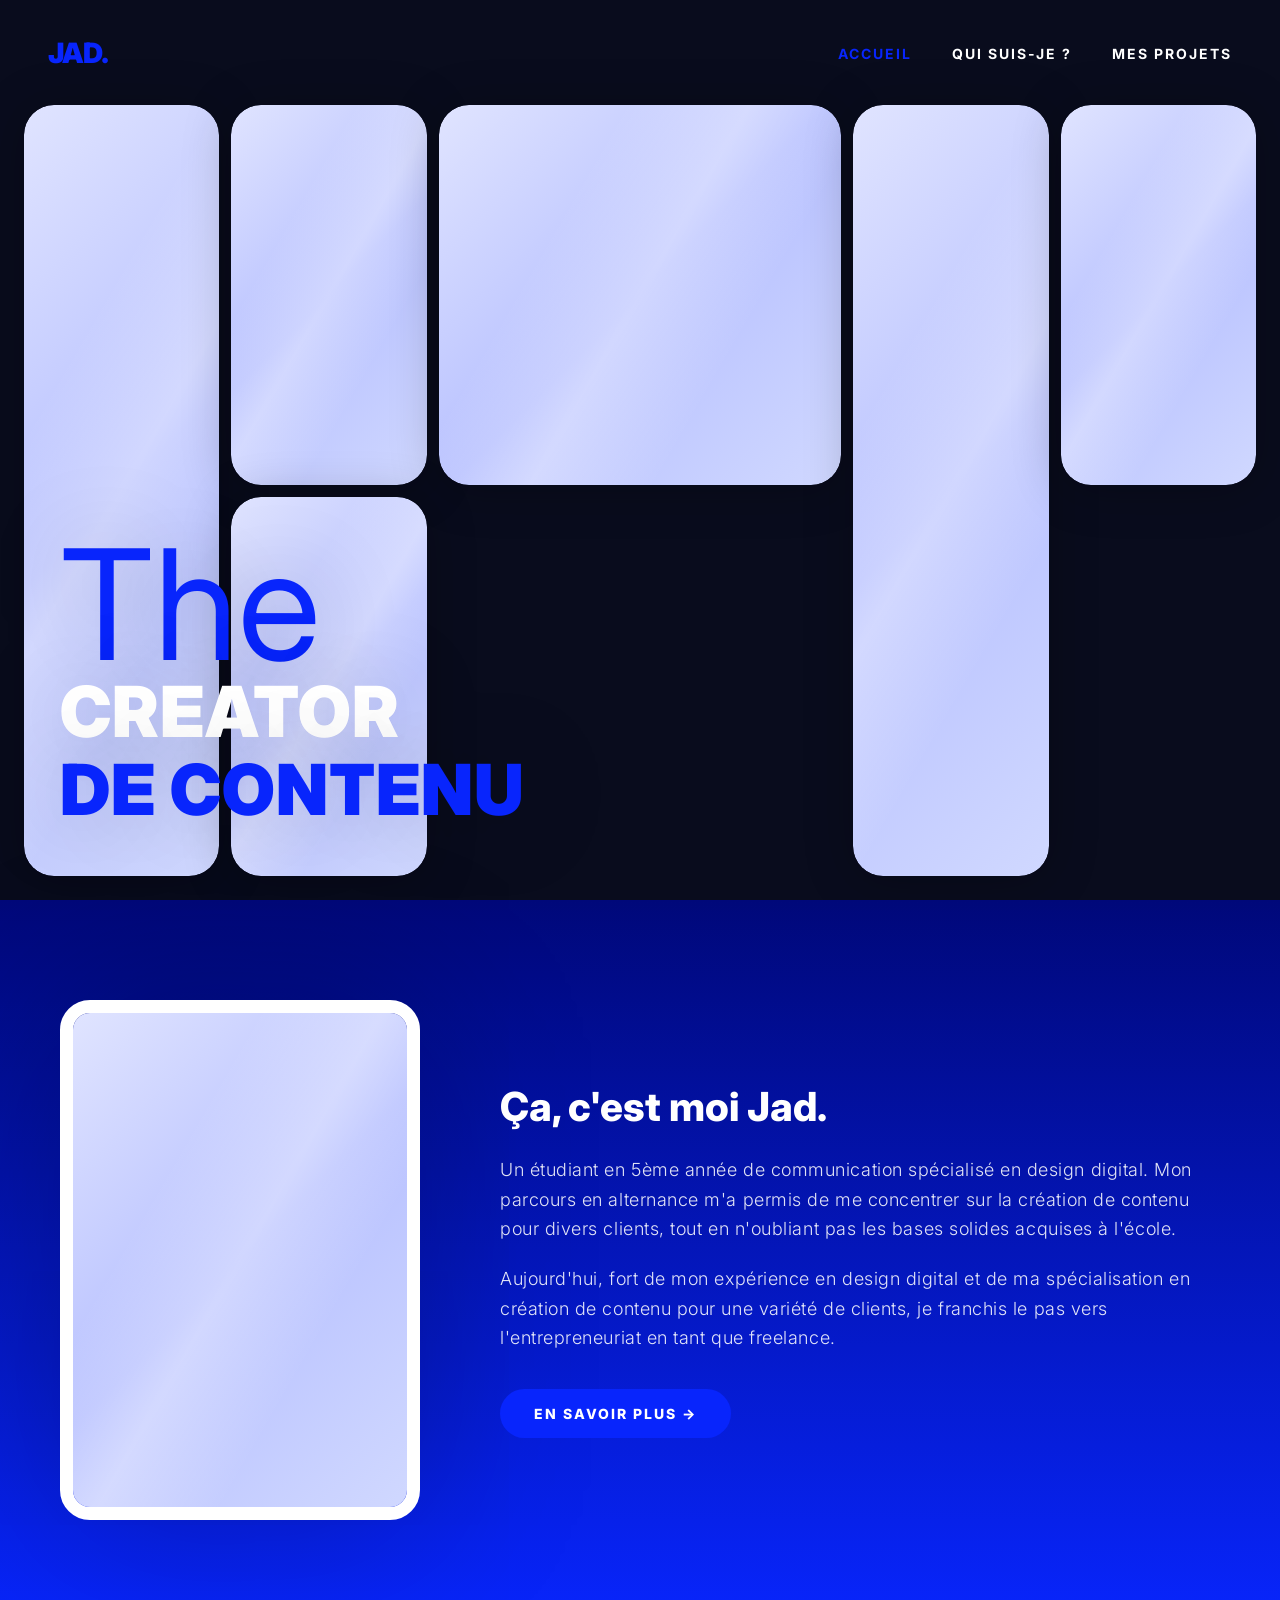
==== index.html @ e08374be "feat: initial portfolio Jad — Accueil + Qui suis-je + Mes projets" ====
<!DOCTYPE html>
<html lang="fr">
<head>
  <meta charset="UTF-8" />
  <meta name="viewport" content="width=device-width, initial-scale=1.0" />
  <title>Jad — CREATor de CONTENU</title>
  <link rel="stylesheet" href="style.css" />
  <link rel="preconnect" href="https://fonts.googleapis.com" />
  <link rel="preconnect" href="https://fonts.gstatic.com" crossorigin />
  <link href="https://fonts.googleapis.com/css2?family=Inter:wght@300;400;800;900&display=swap" rel="stylesheet" />
</head>
<body>

  <!-- NAV -->
  <nav class="navbar" id="navbar">
    <div class="nav-logo">JAD.</div>
    <ul class="nav-links">
      <li><a href="index.html" class="active">Accueil</a></li>
      <li><a href="about.html">Qui suis-je ?</a></li>
      <li><a href="projects.html">Mes projets</a></li>
    </ul>
  </nav>

  <!-- HERO -->
  <section class="hero">
    <!-- VIDEO BG -->
    <div class="hero-video-wrap">
      <video class="hero-video" autoplay muted loop playsinline poster="assets/placeholder-hero.jpg">
        <!-- Remplace src par ta propre vidéo -->
        <source src="assets/hero-reel.mp4" type="video/mp4" />
      </video>
      <div class="hero-overlay"></div>
    </div>

    <!-- PHOTO GRID MASONRY -->
    <div class="hero-grid">
      <div class="photo-card tall" style="--delay:0s"><div class="ph-img"></div></div>
      <div class="photo-card" style="--delay:0.1s"><div class="ph-img"></div></div>
      <div class="photo-card wide" style="--delay:0.2s"><div class="ph-img"></div></div>
      <div class="photo-card tall" style="--delay:0.3s"><div class="ph-img"></div></div>
      <div class="photo-card" style="--delay:0.4s"><div class="ph-img"></div></div>
      <div class="photo-card" style="--delay:0.5s"><div class="ph-img"></div></div>
    </div>

    <!-- HERO TEXT -->
    <div class="hero-text">
      <span class="hero-the">The</span>
      <h1 class="hero-title">CREATor<br /><em>de CONTENU</em></h1>
    </div>
  </section>

  <!-- ABOUT TEASER -->
  <section class="about-teaser">
    <div class="about-teaser-inner">
      <div class="about-portrait">
        <div class="portrait-frame">
          <div class="ph-img portrait-ph"></div>
        </div>
      </div>
      <div class="about-copy">
        <p class="about-tag">Ça, c'est moi Jad.</p>
        <p class="about-body">Un étudiant en 5ème année de communication spécialisé en design digital. Mon parcours en alternance m'a permis de me concentrer sur la création de contenu pour divers clients, tout en n'oubliant pas les bases solides acquises à l'école.</p>
        <p class="about-body">Aujourd'hui, fort de mon expérience en design digital et de ma spécialisation en création de contenu pour une variété de clients, je franchis le pas vers l'entrepreneuriat en tant que freelance.</p>
        <a href="about.html" class="btn-blue">En savoir plus →</a>
      </div>
    </div>
  </section>

  <script src="main.js"></script>
</body>
</html>
---- style.css ----
/* ===========================
   TOKENS
=========================== */
:root {
  --blue: #0825FC;
  --blue-light: rgba(8,37,252,0.42);
  --blue-dark: #00087A;
  --orange: #FA5501;
  --orange-light: rgba(245,74,0,0.48);
  --white: #FFFFFF;
  --black: #0A0A0A;
  --radius-card: 30px;
  --nav-h: 105px;
  --font-display: 'Rockness', 'Inter', cursive;
  --font-head: 'MODERNIZ', 'Inter', sans-serif;
  --font-body: 'Agrandir', 'Inter', sans-serif;
  --shadow-card: 0 4px 48px rgba(0,0,0,0.25);
}

/* ===========================
   RESET
=========================== */
*, *::before, *::after { box-sizing: border-box; margin: 0; padding: 0; }
html { scroll-behavior: smooth; }
body {
  background: var(--white);
  color: var(--black);
  font-family: var(--font-body);
  overflow-x: hidden;
}
a { text-decoration: none; color: inherit; }
ul { list-style: none; }

/* ===========================
   PLACEHOLDER IMAGES
=========================== */
.ph-img {
  width: 100%;
  height: 100%;
  background: linear-gradient(135deg, #e0e4ff 0%, #b8c1ff 50%, #d0d8ff 100%);
  border-radius: inherit;
  position: relative;
  overflow: hidden;
}
.ph-img::after {
  content: '';
  position: absolute;
  inset: 0;
  background: linear-gradient(120deg, transparent 30%, rgba(255,255,255,0.35) 50%, transparent 70%);
  animation: shimmer 2.2s infinite;
}
@keyframes shimmer {
  0% { transform: translateX(-100%); }
  100% { transform: translateX(100%); }
}
.orange-ph {
  background: linear-gradient(135deg, #ffe0cc 0%, #ffb08a 50%, #ffd0b0 100%);
}

/* ===========================
   NAVBAR
=========================== */
.navbar {
  position: fixed;
  top: 0; left: 0; right: 0;
  height: var(--nav-h);
  display: flex;
  align-items: center;
  justify-content: space-between;
  padding: 0 48px;
  z-index: 100;
  background: rgba(255,255,255,0.0);
  transition: background 0.4s, backdrop-filter 0.4s;
}
.navbar.scrolled {
  background: rgba(255,255,255,0.85);
  backdrop-filter: blur(18px);
  -webkit-backdrop-filter: blur(18px);
  border-bottom: 1px solid rgba(8,37,252,0.12);
}
.nav-logo {
  font-size: 28px;
  font-weight: 900;
  color: var(--blue);
  letter-spacing: -1px;
}
.nav-links {
  display: flex;
  gap: 40px;
}
.nav-links a {
  font-size: 14px;
  font-weight: 700;
  letter-spacing: 2px;
  text-transform: uppercase;
  color: var(--white);
  transition: color 0.2s;
}
.navbar.scrolled .nav-links a { color: var(--black); }
.nav-links a.active, .nav-links a:hover { color: var(--blue); }
.navbar.scrolled .nav-logo { color: var(--blue); }

/* ===========================
   VIDEO BG
=========================== */
.hero-video-wrap,
.page-hero-video-wrap,
.projects-video-wrap {
  position: absolute;
  inset: 0;
  overflow: hidden;
  z-index: 0;
}
.hero-video {
  width: 100%;
  height: 100%;
  object-fit: cover;
  filter: brightness(0.55);
}
.hero-overlay {
  position: absolute;
  inset: 0;
  background: rgba(8,37,252,0.08);
  mix-blend-mode: multiply;
}
.hero-overlay.dark {
  background: rgba(0,0,0,0.48);
  mix-blend-mode: normal;
}

/* ===========================
   HERO — ACCUEIL
=========================== */
.hero {
  position: relative;
  width: 100%;
  height: 100vh;
  min-height: 700px;
  overflow: hidden;
  display: flex;
  align-items: flex-end;
  background: var(--black);
}

/* MASONRY GRID */
.hero-grid {
  position: absolute;
  inset: 0;
  z-index: 1;
  display: grid;
  grid-template-columns: repeat(6, 1fr);
  grid-template-rows: repeat(2, 1fr);
  gap: 12px;
  padding: var(--nav-h) 24px 24px;
  pointer-events: none;
}
.photo-card {
  border-radius: var(--radius-card);
  overflow: hidden;
  box-shadow: var(--shadow-card);
  animation: fadeUp 0.8s ease both;
  animation-delay: var(--delay);
}
.photo-card .ph-img { border-radius: inherit; }
.photo-card.tall { grid-row: span 2; }
.photo-card.wide { grid-column: span 2; }
@keyframes fadeUp {
  from { opacity: 0; transform: translateY(32px); }
  to   { opacity: 1; transform: translateY(0); }
}

/* HERO TEXT */
.hero-text {
  position: relative;
  z-index: 2;
  padding: 0 60px 72px;
  pointer-events: none;
}
.hero-the {
  display: block;
  font-family: var(--font-display);
  font-size: clamp(80px, 12vw, 200px);
  font-weight: 400;
  color: var(--blue);
  line-height: 0.9;
  text-shadow: 0 4px 92px rgba(0,0,0,0.25);
}
.hero-title {
  font-family: var(--font-head);
  font-size: clamp(40px, 5.5vw, 80px);
  font-weight: 900;
  text-transform: uppercase;
  letter-spacing: 1px;
  color: var(--white);
  line-height: 1.1;
  text-shadow: 0 4px 92px rgba(0,0,0,0.25);
}
.hero-title em {
  font-style: normal;
  color: var(--blue);
}

/* ===========================
   ABOUT TEASER
=========================== */
.about-teaser {
  background: linear-gradient(180deg, var(--blue-dark) 0%, var(--blue) 100%);
  padding: 100px 60px;
}
.about-teaser-inner {
  max-width: 1200px;
  margin: 0 auto;
  display: grid;
  grid-template-columns: 360px 1fr;
  gap: 80px;
  align-items: center;
}
.portrait-frame {
  width: 360px;
  height: 520px;
  border-radius: var(--radius-card);
  overflow: hidden;
  border: 13px solid var(--white);
  box-shadow: 0 4px 172px rgba(0,0,0,0.25);
}
.portrait-ph { border-radius: 0; }
.about-tag {
  font-family: var(--font-body);
  font-size: 40px;
  font-weight: 800;
  color: var(--white);
  margin-bottom: 24px;
}
.about-body {
  font-size: 18px;
  font-weight: 300;
  color: rgba(255,255,255,0.88);
  line-height: 1.65;
  letter-spacing: 0.03em;
  margin-bottom: 20px;
}

/* ===========================
   BUTTONS
=========================== */
.btn-blue {
  display: inline-block;
  margin-top: 16px;
  padding: 14px 32px;
  background: var(--blue);
  color: var(--white);
  font-weight: 800;
  font-size: 14px;
  letter-spacing: 2px;
  text-transform: uppercase;
  border-radius: 40px;
  border: 2px solid transparent;
  transition: background 0.2s, color 0.2s, border-color 0.2s;
}
.btn-blue:hover {
  background: transparent;
  color: var(--blue);
  border-color: var(--blue);
}
.btn-blue.small { padding: 10px 22px; font-size: 12px; }
.btn-orange {
  display: inline-block;
  margin-top: 16px;
  padding: 14px 32px;
  background: var(--orange);
  color: var(--white);
  font-weight: 800;
  font-size: 14px;
  letter-spacing: 2px;
  text-transform: uppercase;
  border-radius: 40px;
  border: 2px solid transparent;
  transition: background 0.2s, color 0.2s, border-color 0.2s;
}
.btn-orange.small { padding: 10px 22px; font-size: 12px; }
.btn-orange:hover {
  background: transparent;
  color: var(--orange);
  border-color: var(--orange);
}

/* ===========================
   PAGE HERO (about/projects)
=========================== */
.page-about, .page-projects { background: var(--white); }
.page-hero {
  position: relative;
  height: 60vh;
  min-height: 420px;
  display: flex;
  align-items: flex-end;
  background: var(--black);
  overflow: hidden;
}
.page-hero-text {
  position: relative;
  z-index: 2;
  padding: 0 60px 60px;
}
.page-eyebrow {
  font-family: var(--font-display);
  font-size: clamp(30px, 5vw, 80px);
  color: var(--blue);
  font-weight: 400;
  line-height: 1;
}
.page-big-title {
  font-family: var(--font-head);
  font-size: clamp(36px, 6vw, 90px);
  font-weight: 900;
  text-transform: uppercase;
  color: var(--white);
  line-height: 1;
  letter-spacing: 1px;
}

/* ===========================
   TIMELINE
=========================== */
.timeline { padding: 0; }
.timeline-block {
  padding: 80px 60px;
  display: grid;
  grid-template-columns: 160px 1fr 1fr;
  gap: 60px;
  align-items: start;
}
.timeline-block.blue {
  background: linear-gradient(180deg, var(--blue-dark) 0%, var(--blue) 100%);
}
.timeline-block.orange {
  background: linear-gradient(180deg, #C43500 0%, var(--orange) 100%);
}
.tl-age {
  font-family: var(--font-display);
  font-size: clamp(60px, 8vw, 120px);
  font-weight: 400;
  color: var(--white);
  line-height: 0.9;
  white-space: nowrap;
}
.tl-age span {
  display: block;
  font-family: var(--font-body);
  font-size: 16px;
  font-weight: 300;
  color: rgba(255,255,255,0.6);
  letter-spacing: 3px;
  text-transform: uppercase;
  margin-top: 8px;
}
.orange-text { color: var(--white); }
.tl-title {
  font-family: var(--font-display);
  font-size: clamp(28px, 4vw, 56px);
  font-weight: 400;
  color: var(--blue);
  margin-bottom: 20px;
}
.timeline-block.orange .tl-title { color: var(--white); }
.tl-content p {
  font-size: 18px;
  font-weight: 300;
  color: rgba(255,255,255,0.88);
  line-height: 1.65;
  letter-spacing: 0.14em;
}
.tl-photos {
  display: grid;
  grid-template-columns: 1fr 1fr;
  gap: 12px;
}
.tl-photo {
  border-radius: var(--radius-card);
  overflow: hidden;
  aspect-ratio: 4/5;
  box-shadow: var(--shadow-card);
}
.tl-photo.tall { grid-row: span 2; }
.tl-photo.wide { grid-column: span 2; aspect-ratio: 16/7; }
.tl-photo .ph-img { border-radius: 0; }

/* ===========================
   PROJECTS PAGE
=========================== */
.projects-video-wrap {
  position: fixed;
  inset: 0;
  z-index: -1;
}
.projects-hero {
  position: relative;
  z-index: 1;
  padding: calc(var(--nav-h) + 80px) 60px 60px;
  min-height: 60vh;
  display: flex;
  flex-direction: column;
  justify-content: flex-end;
}
.projects-big-title {
  font-family: var(--font-display);
  font-size: clamp(80px, 14vw, 240px);
  font-weight: 400;
  color: var(--blue);
  line-height: 0.88;
  text-shadow: 0 4px 92px rgba(0,0,0,0.25);
}
.projects-big-title em {
  font-style: normal;
  color: var(--white);
}
.projects-sub {
  font-size: 16px;
  font-weight: 700;
  letter-spacing: 4px;
  text-transform: uppercase;
  color: rgba(255,255,255,0.6);
  margin-top: 20px;
}
.projects-grid {
  position: relative;
  z-index: 1;
  display: grid;
  grid-template-columns: repeat(2, 1fr);
  gap: 32px;
  padding: 60px;
  background: rgba(255,255,255,0.04);
  backdrop-filter: blur(2px);
}
.project-card {
  border-radius: var(--radius-card);
  overflow: hidden;
  background: rgba(255,255,255,0.07);
  border: 1px solid rgba(255,255,255,0.12);
  backdrop-filter: blur(12px);
  box-shadow: var(--shadow-card);
  transition: transform 0.35s cubic-bezier(.22,.68,0,1.2), box-shadow 0.35s;
  cursor: pointer;
}
.project-card:hover {
  transform: translateY(-8px) scale(1.01);
  box-shadow: 0 24px 80px rgba(8,37,252,0.25);
}
.orange-card:hover { box-shadow: 0 24px 80px rgba(250,85,1,0.25); }
.pcard-thumb {
  position: relative;
  height: 320px;
  overflow: hidden;
}
.pcard-video {
  position: absolute;
  inset: 0;
  width: 100%;
  height: 100%;
  object-fit: cover;
  z-index: 0;
  transition: opacity 0.5s;
}
.pcard-ph {
  position: absolute;
  inset: 0;
  z-index: 1;
  border-radius: 0;
  transition: opacity 0.5s;
}
.pcard-video:not([src='']) ~ .pcard-ph { opacity: 0; }
.pcard-overlay {
  position: absolute;
  inset: 0;
  z-index: 2;
  background: var(--blue-light);
  mix-blend-mode: multiply;
}
.orange-overlay { background: var(--orange-light); }
.pcard-info {
  padding: 28px 32px 36px;
}
.pcard-tag {
  display: inline-block;
  font-size: 11px;
  font-weight: 800;
  letter-spacing: 3px;
  text-transform: uppercase;
  color: var(--blue);
  margin-bottom: 10px;
}
.orange-tag { color: var(--orange); }
.pcard-title {
  font-family: var(--font-head);
  font-size: 28px;
  font-weight: 900;
  color: var(--white);
  margin-bottom: 10px;
}
.pcard-desc {
  font-size: 15px;
  font-weight: 300;
  color: rgba(255,255,255,0.7);
  line-height: 1.6;
  margin-bottom: 4px;
}

/* ===========================
   RESPONSIVE
=========================== */
@media (max-width: 900px) {
  .about-teaser-inner { grid-template-columns: 1fr; }
  .portrait-frame { width: 100%; max-width: 320px; }
  .timeline-block { grid-template-columns: 1fr; gap: 32px; padding: 60px 24px; }
  .hero-grid { grid-template-columns: repeat(3, 1fr); }
  .projects-grid { grid-template-columns: 1fr; padding: 32px; }
  .navbar { padding: 0 24px; }
  .hero-text { padding: 0 24px 48px; }
  .projects-hero { padding: 140px 24px 40px; }
}
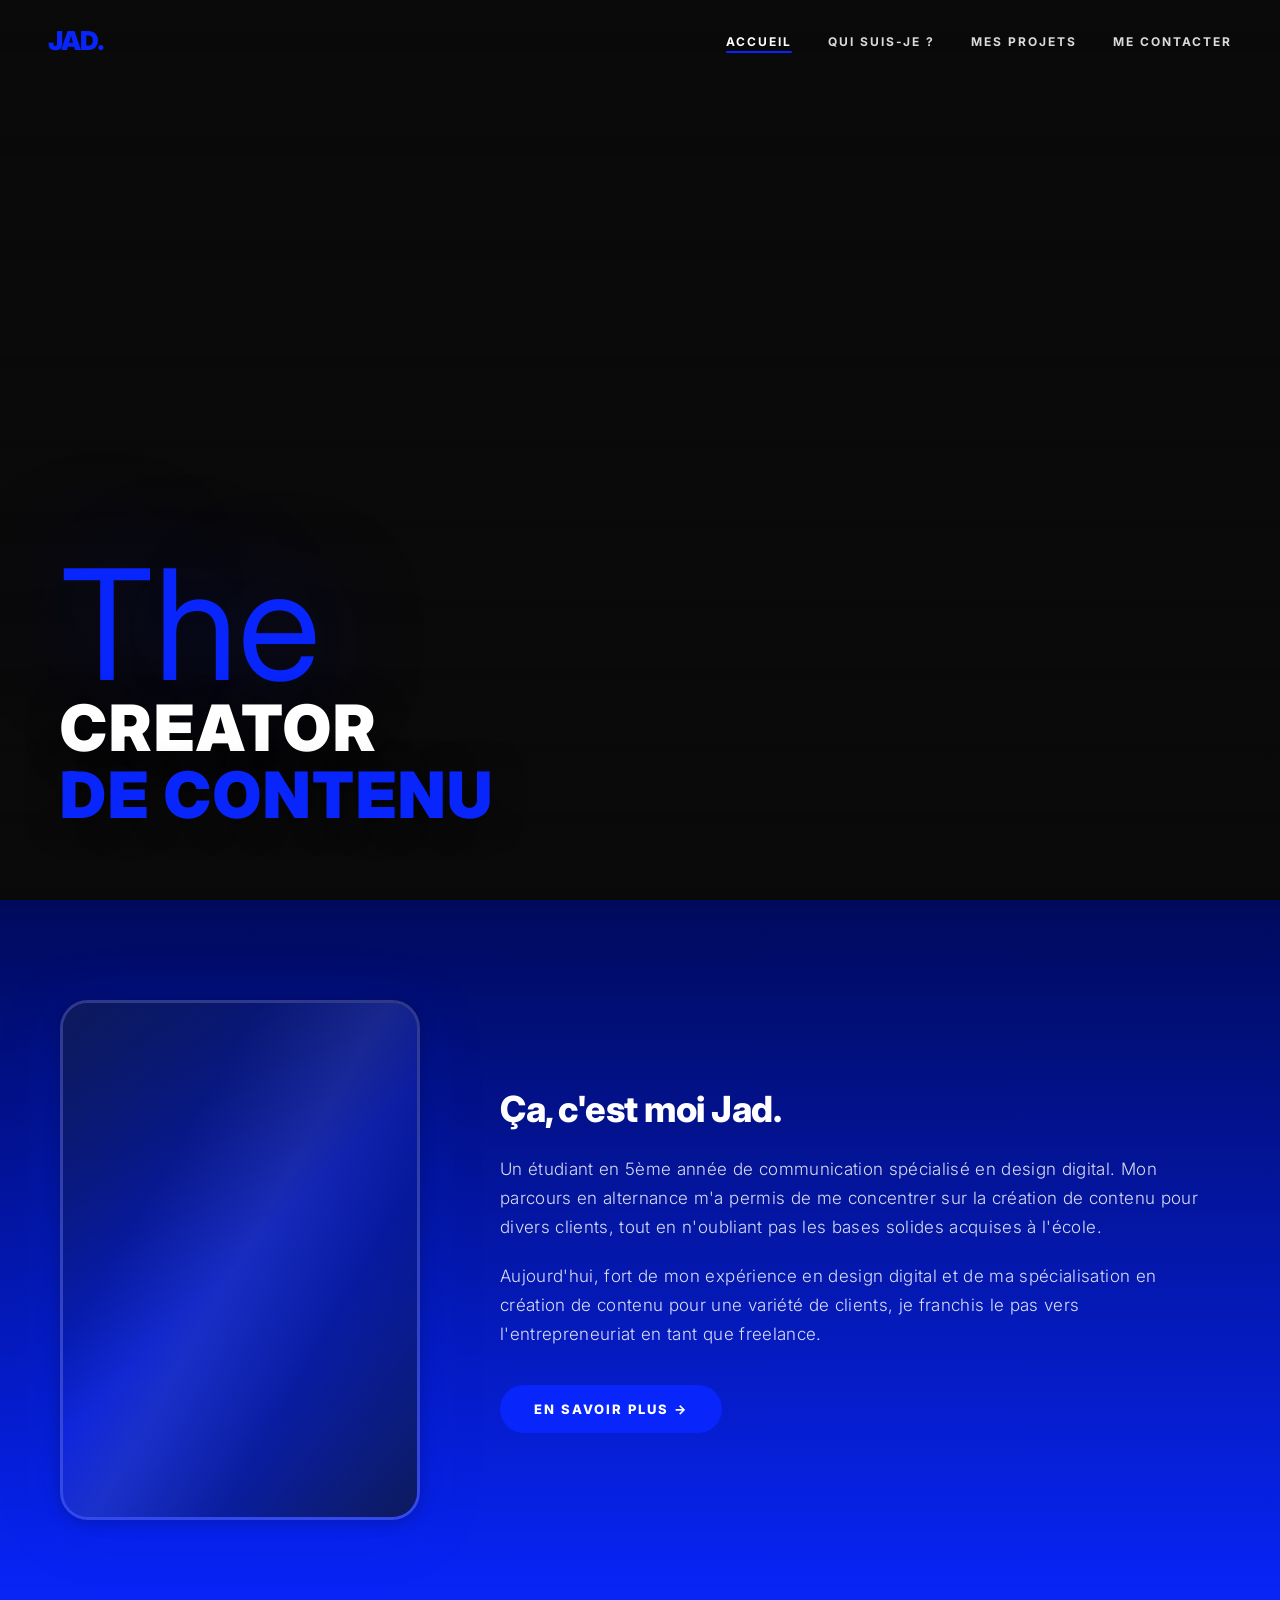
==== commit 870b3639: "feat: redesign glass + embeds + contact section + hero grid" ====
--- a/index.html
+++ b/index.html
@@ -7,7 +7,7 @@
   <link rel="stylesheet" href="style.css" />
   <link rel="preconnect" href="https://fonts.googleapis.com" />
   <link rel="preconnect" href="https://fonts.gstatic.com" crossorigin />
-  <link href="https://fonts.googleapis.com/css2?family=Inter:wght@300;400;800;900&display=swap" rel="stylesheet" />
+  <link href="https://fonts.googleapis.com/css2?family=Inter:wght@300;400;700;800;900&display=swap" rel="stylesheet" />
 </head>
 <body>
 
@@ -18,34 +18,84 @@
       <li><a href="index.html" class="active">Accueil</a></li>
       <li><a href="about.html">Qui suis-je ?</a></li>
       <li><a href="projects.html">Mes projets</a></li>
+      <li><a href="contact.html">Me contacter</a></li>
     </ul>
   </nav>
 
   <!-- HERO -->
   <section class="hero">
-    <!-- VIDEO BG -->
-    <div class="hero-video-wrap">
-      <video class="hero-video" autoplay muted loop playsinline poster="assets/placeholder-hero.jpg">
-        <!-- Remplace src par ta propre vidéo -->
-        <source src="assets/hero-reel.mp4" type="video/mp4" />
-      </video>
-      <div class="hero-overlay"></div>
+    <!-- TIKTOK / INSTA EMBED GRID -->
+    <div class="hero-grid" id="heroGrid">
+
+      <div class="hero-cell tall" style="--delay:0s">
+        <blockquote class="tiktok-embed" cite="https://www.tiktok.com/@tiktok/video/6718335390845095173"
+          data-video-id="6718335390845095173" style="max-width:100%;min-width:0;">
+          <section></section>
+        </blockquote>
+      </div>
+
+      <div class="hero-cell" style="--delay:0.08s">
+        <blockquote class="instagram-media"
+          data-instgrm-permalink="https://www.instagram.com/p/C0000000001/"
+          data-instgrm-version="14"
+          style="width:100%;">
+        </blockquote>
+      </div>
+
+      <div class="hero-cell" style="--delay:0.16s">
+        <blockquote class="tiktok-embed" cite="https://www.tiktok.com/@tiktok/video/6745656850688466177"
+          data-video-id="6745656850688466177" style="max-width:100%;min-width:0;">
+          <section></section>
+        </blockquote>
+      </div>
+
+      <div class="hero-cell tall" style="--delay:0.24s">
+        <blockquote class="instagram-media"
+          data-instgrm-permalink="https://www.instagram.com/p/C0000000002/"
+          data-instgrm-version="14"
+          style="width:100%;">
+        </blockquote>
+      </div>
+
+      <div class="hero-cell" style="--delay:0.32s">
+        <blockquote class="tiktok-embed" cite="https://www.tiktok.com/@tiktok/video/6950501452922954501"
+          data-video-id="6950501452922954501" style="max-width:100%;min-width:0;">
+          <section></section>
+        </blockquote>
+      </div>
+
+      <div class="hero-cell" style="--delay:0.4s">
+        <blockquote class="instagram-media"
+          data-instgrm-permalink="https://www.instagram.com/p/C0000000003/"
+          data-instgrm-version="14"
+          style="width:100%;">
+        </blockquote>
+      </div>
+
+      <div class="hero-cell tall" style="--delay:0.48s">
+        <blockquote class="tiktok-embed" cite="https://www.tiktok.com/@tiktok/video/7106594312292453634"
+          data-video-id="7106594312292453634" style="max-width:100%;min-width:0;">
+          <section></section>
+        </blockquote>
+      </div>
+
+      <div class="hero-cell" style="--delay:0.56s">
+        <blockquote class="instagram-media"
+          data-instgrm-permalink="https://www.instagram.com/p/C0000000004/"
+          data-instgrm-version="14"
+          style="width:100%;">
+        </blockquote>
+      </div>
+
     </div>
 
-    <!-- PHOTO GRID MASONRY -->
-    <div class="hero-grid">
-      <div class="photo-card tall" style="--delay:0s"><div class="ph-img"></div></div>
-      <div class="photo-card" style="--delay:0.1s"><div class="ph-img"></div></div>
-      <div class="photo-card wide" style="--delay:0.2s"><div class="ph-img"></div></div>
-      <div class="photo-card tall" style="--delay:0.3s"><div class="ph-img"></div></div>
-      <div class="photo-card" style="--delay:0.4s"><div class="ph-img"></div></div>
-      <div class="photo-card" style="--delay:0.5s"><div class="ph-img"></div></div>
-    </div>
+    <!-- DARK OVERLAY -->
+    <div class="hero-overlay-dark"></div>
 
     <!-- HERO TEXT -->
     <div class="hero-text">
       <span class="hero-the">The</span>
-      <h1 class="hero-title">CREATor<br /><em>de CONTENU</em></h1>
+      <h1 class="hero-title">CREATOR<br /><em>DE CONTENU</em></h1>
     </div>
   </section>
 
@@ -66,6 +116,10 @@
     </div>
   </section>
 
+  <!-- TikTok embed script -->
+  <script async src="https://www.tiktok.com/embed.js"></script>
+  <!-- Instagram embed script -->
+  <script async src="//www.instagram.com/embed.js"></script>
   <script src="main.js"></script>
 </body>
 </html>
--- a/style.css
+++ b/style.css
@@ -5,16 +5,26 @@
   --blue: #0825FC;
   --blue-light: rgba(8,37,252,0.42);
   --blue-dark: #00087A;
+  --blue-glow: rgba(8,37,252,0.35);
   --orange: #FA5501;
   --orange-light: rgba(245,74,0,0.48);
   --white: #FFFFFF;
   --black: #0A0A0A;
-  --radius-card: 30px;
-  --nav-h: 105px;
+  /* Glass tokens */
+  --glass-fill: rgba(8,37,252,0.08);
+  --glass-fill-mid: rgba(255,255,255,0.07);
+  --glass-fill-strong: rgba(255,255,255,0.11);
+  --glass-stroke: rgba(255,255,255,0.18);
+  --glass-stroke-soft: rgba(255,255,255,0.10);
+  --glass-blur: 18px;
+  --radius-card: 28px;
+  --radius-pill: 999px;
+  --nav-h: 80px;
   --font-display: 'Rockness', 'Inter', cursive;
   --font-head: 'MODERNIZ', 'Inter', sans-serif;
   --font-body: 'Agrandir', 'Inter', sans-serif;
-  --shadow-card: 0 4px 48px rgba(0,0,0,0.25);
+  --shadow-card: 0 4px 48px rgba(0,0,0,0.28);
+  --shadow-glass: 0 8px 64px rgba(8,37,252,0.18), 0 2px 16px rgba(0,0,0,0.25);
 }
 
 /* ===========================
@@ -23,8 +33,8 @@
 *, *::before, *::after { box-sizing: border-box; margin: 0; padding: 0; }
 html { scroll-behavior: smooth; }
 body {
-  background: var(--white);
-  color: var(--black);
+  background: var(--black);
+  color: var(--white);
   font-family: var(--font-body);
   overflow-x: hidden;
 }
@@ -37,7 +47,7 @@
 .ph-img {
   width: 100%;
   height: 100%;
-  background: linear-gradient(135deg, #e0e4ff 0%, #b8c1ff 50%, #d0d8ff 100%);
+  background: linear-gradient(135deg, #0d1a5c 0%, #0825fc33 50%, #0d1a5c 100%);
   border-radius: inherit;
   position: relative;
   overflow: hidden;
@@ -46,7 +56,7 @@
   content: '';
   position: absolute;
   inset: 0;
-  background: linear-gradient(120deg, transparent 30%, rgba(255,255,255,0.35) 50%, transparent 70%);
+  background: linear-gradient(120deg, transparent 30%, rgba(255,255,255,0.08) 50%, transparent 70%);
   animation: shimmer 2.2s infinite;
 }
 @keyframes shimmer {
@@ -54,7 +64,7 @@
   100% { transform: translateX(100%); }
 }
 .orange-ph {
-  background: linear-gradient(135deg, #ffe0cc 0%, #ffb08a 50%, #ffd0b0 100%);
+  background: linear-gradient(135deg, #3a1000 0%, #fa550133 50%, #3a1000 100%);
 }
 
 /* ===========================
@@ -68,65 +78,49 @@
   align-items: center;
   justify-content: space-between;
   padding: 0 48px;
-  z-index: 100;
-  background: rgba(255,255,255,0.0);
-  transition: background 0.4s, backdrop-filter 0.4s;
+  z-index: 200;
+  background: transparent;
+  transition: background 0.4s, backdrop-filter 0.4s, border-color 0.4s;
 }
 .navbar.scrolled {
-  background: rgba(255,255,255,0.85);
-  backdrop-filter: blur(18px);
-  -webkit-backdrop-filter: blur(18px);
-  border-bottom: 1px solid rgba(8,37,252,0.12);
+  background: rgba(10,10,10,0.72);
+  backdrop-filter: blur(var(--glass-blur));
+  -webkit-backdrop-filter: blur(var(--glass-blur));
+  border-bottom: 1px solid var(--glass-stroke-soft);
 }
 .nav-logo {
-  font-size: 28px;
+  font-size: 26px;
   font-weight: 900;
   color: var(--blue);
   letter-spacing: -1px;
 }
 .nav-links {
   display: flex;
-  gap: 40px;
+  gap: 36px;
 }
 .nav-links a {
-  font-size: 14px;
+  font-size: 12px;
   font-weight: 700;
   letter-spacing: 2px;
   text-transform: uppercase;
-  color: var(--white);
+  color: rgba(255,255,255,0.85);
   transition: color 0.2s;
-}
-.navbar.scrolled .nav-links a { color: var(--black); }
-.nav-links a.active, .nav-links a:hover { color: var(--blue); }
-.navbar.scrolled .nav-logo { color: var(--blue); }
-
-/* ===========================
-   VIDEO BG
-=========================== */
-.hero-video-wrap,
-.page-hero-video-wrap,
-.projects-video-wrap {
+  position: relative;
+}
+.nav-links a::after {
+  content: '';
   position: absolute;
-  inset: 0;
-  overflow: hidden;
-  z-index: 0;
-}
-.hero-video {
-  width: 100%;
-  height: 100%;
-  object-fit: cover;
-  filter: brightness(0.55);
-}
-.hero-overlay {
-  position: absolute;
-  inset: 0;
-  background: rgba(8,37,252,0.08);
-  mix-blend-mode: multiply;
-}
-.hero-overlay.dark {
-  background: rgba(0,0,0,0.48);
-  mix-blend-mode: normal;
-}
+  bottom: -4px; left: 0; right: 0;
+  height: 2px;
+  background: var(--blue);
+  transform: scaleX(0);
+  transform-origin: left;
+  transition: transform 0.25s ease;
+  border-radius: 2px;
+}
+.nav-links a.active::after,
+.nav-links a:hover::after { transform: scaleX(1); }
+.nav-links a.active, .nav-links a:hover { color: var(--white); }
 
 /* ===========================
    HERO — ACCUEIL
@@ -142,69 +136,96 @@
   background: var(--black);
 }
 
-/* MASONRY GRID */
+/* EMBED GRID */
 .hero-grid {
   position: absolute;
   inset: 0;
   z-index: 1;
   display: grid;
-  grid-template-columns: repeat(6, 1fr);
-  grid-template-rows: repeat(2, 1fr);
-  gap: 12px;
-  padding: var(--nav-h) 24px 24px;
+  grid-template-columns: repeat(4, 1fr);
+  grid-auto-rows: 1fr;
+  gap: 8px;
+  padding: var(--nav-h) 8px 8px;
   pointer-events: none;
-}
-.photo-card {
-  border-radius: var(--radius-card);
-  overflow: hidden;
-  box-shadow: var(--shadow-card);
-  animation: fadeUp 0.8s ease both;
+  overflow: hidden;
+}
+.hero-cell {
+  border-radius: 18px;
+  overflow: hidden;
+  animation: fadeUp 0.9s ease both;
   animation-delay: var(--delay);
-}
-.photo-card .ph-img { border-radius: inherit; }
-.photo-card.tall { grid-row: span 2; }
-.photo-card.wide { grid-column: span 2; }
-@keyframes fadeUp {
-  from { opacity: 0; transform: translateY(32px); }
-  to   { opacity: 1; transform: translateY(0); }
+  pointer-events: none;
+  min-height: 0;
+}
+.hero-cell.tall { grid-row: span 2; }
+.hero-cell > blockquote {
+  width: 100% !important;
+  min-width: 0 !important;
+  max-width: 100% !important;
+  height: 100% !important;
+  margin: 0 !important;
+  border: none !important;
+  border-radius: 18px !important;
+  overflow: hidden !important;
+  transform: scale(1.02);
+}
+
+/* DARK GRADIENT OVERLAY */
+.hero-overlay-dark {
+  position: absolute;
+  inset: 0;
+  z-index: 2;
+  background: linear-gradient(
+    to bottom,
+    rgba(10,10,10,0.45) 0%,
+    rgba(10,10,10,0.15) 35%,
+    rgba(10,10,10,0.55) 70%,
+    rgba(10,10,10,0.92) 100%
+  );
+  pointer-events: none;
 }
 
 /* HERO TEXT */
 .hero-text {
   position: relative;
-  z-index: 2;
+  z-index: 3;
   padding: 0 60px 72px;
   pointer-events: none;
 }
 .hero-the {
   display: block;
   font-family: var(--font-display);
-  font-size: clamp(80px, 12vw, 200px);
+  font-size: clamp(80px, 12vw, 180px);
   font-weight: 400;
   color: var(--blue);
   line-height: 0.9;
-  text-shadow: 0 4px 92px rgba(0,0,0,0.25);
+  text-shadow: 0 0 120px var(--blue-glow);
 }
 .hero-title {
   font-family: var(--font-head);
-  font-size: clamp(40px, 5.5vw, 80px);
+  font-size: clamp(36px, 5vw, 72px);
   font-weight: 900;
   text-transform: uppercase;
-  letter-spacing: 1px;
-  color: var(--white);
-  line-height: 1.1;
-  text-shadow: 0 4px 92px rgba(0,0,0,0.25);
+  letter-spacing: 2px;
+  color: var(--white);
+  line-height: 1.05;
+  text-shadow: 0 4px 32px rgba(0,0,0,0.5);
 }
 .hero-title em {
   font-style: normal;
   color: var(--blue);
 }
 
+@keyframes fadeUp {
+  from { opacity: 0; transform: translateY(28px); }
+  to   { opacity: 1; transform: translateY(0); }
+}
+
 /* ===========================
    ABOUT TEASER
 =========================== */
 .about-teaser {
-  background: linear-gradient(180deg, var(--blue-dark) 0%, var(--blue) 100%);
+  background: linear-gradient(180deg, #000a5c 0%, var(--blue) 100%);
   padding: 100px 60px;
 }
 .about-teaser-inner {
@@ -220,23 +241,23 @@
   height: 520px;
   border-radius: var(--radius-card);
   overflow: hidden;
-  border: 13px solid var(--white);
-  box-shadow: 0 4px 172px rgba(0,0,0,0.25);
+  border: 3px solid var(--glass-stroke);
+  box-shadow: var(--shadow-glass);
 }
 .portrait-ph { border-radius: 0; }
 .about-tag {
-  font-family: var(--font-body);
-  font-size: 40px;
+  font-size: 36px;
   font-weight: 800;
   color: var(--white);
   margin-bottom: 24px;
+  letter-spacing: -0.5px;
 }
 .about-body {
-  font-size: 18px;
+  font-size: 17px;
   font-weight: 300;
-  color: rgba(255,255,255,0.88);
-  line-height: 1.65;
-  letter-spacing: 0.03em;
+  color: rgba(255,255,255,0.85);
+  line-height: 1.7;
+  letter-spacing: 0.02em;
   margin-bottom: 20px;
 }
 
@@ -250,19 +271,22 @@
   background: var(--blue);
   color: var(--white);
   font-weight: 800;
-  font-size: 14px;
+  font-size: 13px;
   letter-spacing: 2px;
   text-transform: uppercase;
-  border-radius: 40px;
+  border-radius: var(--radius-pill);
   border: 2px solid transparent;
-  transition: background 0.2s, color 0.2s, border-color 0.2s;
+  transition: background 0.2s, color 0.2s, border-color 0.2s, box-shadow 0.2s;
+  cursor: pointer;
+  font-family: var(--font-body);
 }
 .btn-blue:hover {
   background: transparent;
   color: var(--blue);
   border-color: var(--blue);
-}
-.btn-blue.small { padding: 10px 22px; font-size: 12px; }
+  box-shadow: 0 0 24px var(--blue-glow);
+}
+.btn-blue.small { padding: 9px 22px; font-size: 11px; margin-top: 12px; }
 .btn-orange {
   display: inline-block;
   margin-top: 16px;
@@ -270,24 +294,528 @@
   background: var(--orange);
   color: var(--white);
   font-weight: 800;
-  font-size: 14px;
+  font-size: 13px;
   letter-spacing: 2px;
   text-transform: uppercase;
-  border-radius: 40px;
+  border-radius: var(--radius-pill);
   border: 2px solid transparent;
   transition: background 0.2s, color 0.2s, border-color 0.2s;
-}
-.btn-orange.small { padding: 10px 22px; font-size: 12px; }
-.btn-orange:hover {
-  background: transparent;
+  cursor: pointer;
+  font-family: var(--font-body);
+}
+.btn-orange.small { padding: 9px 22px; font-size: 11px; margin-top: 12px; }
+.btn-orange:hover { background: transparent; color: var(--orange); border-color: var(--orange); }
+
+/* ===========================
+   VIDEO BG
+=========================== */
+.hero-video-wrap,
+.page-hero-video-wrap,
+.projects-video-wrap {
+  position: absolute;
+  inset: 0;
+  overflow: hidden;
+  z-index: 0;
+}
+.hero-video {
+  width: 100%;
+  height: 100%;
+  object-fit: cover;
+  filter: brightness(0.45);
+}
+.hero-overlay { position: absolute; inset: 0; background: rgba(8,37,252,0.08); mix-blend-mode: multiply; }
+.hero-overlay.dark { background: rgba(0,0,0,0.55); mix-blend-mode: normal; }
+
+/* ===========================
+   PROJECTS PAGE
+=========================== */
+.projects-video-wrap { position: fixed; inset: 0; z-index: -1; }
+.projects-hero {
+  position: relative;
+  z-index: 1;
+  padding: calc(var(--nav-h) + 80px) 60px 60px;
+  min-height: 60vh;
+  display: flex;
+  flex-direction: column;
+  justify-content: flex-end;
+}
+.projects-big-title {
+  font-family: var(--font-display);
+  font-size: clamp(80px, 14vw, 220px);
+  font-weight: 400;
+  color: var(--blue);
+  line-height: 0.88;
+  text-shadow: 0 0 120px var(--blue-glow);
+}
+.projects-big-title em { font-style: normal; color: var(--white); }
+.projects-sub {
+  font-size: 13px;
+  font-weight: 700;
+  letter-spacing: 4px;
+  text-transform: uppercase;
+  color: rgba(255,255,255,0.5);
+  margin-top: 20px;
+}
+
+/* GLASS CARDS GRID */
+.projects-grid {
+  position: relative;
+  z-index: 1;
+  display: grid;
+  grid-template-columns: repeat(2, 1fr);
+  gap: 28px;
+  padding: 60px;
+  background: rgba(10,10,10,0.35);
+  backdrop-filter: blur(4px);
+}
+.glass-card {
+  border-radius: var(--radius-card);
+  overflow: hidden;
+  background: var(--glass-fill-mid);
+  border: 1px solid var(--glass-stroke);
+  backdrop-filter: blur(var(--glass-blur));
+  -webkit-backdrop-filter: blur(var(--glass-blur));
+  box-shadow: var(--shadow-glass);
+  transition: transform 0.35s cubic-bezier(.22,.68,0,1.2), box-shadow 0.35s;
+  cursor: pointer;
+}
+.glass-card:hover {
+  transform: translateY(-6px) scale(1.01);
+  box-shadow: 0 24px 80px rgba(8,37,252,0.28), 0 2px 16px rgba(0,0,0,0.3);
+  border-color: rgba(8,37,252,0.45);
+}
+.orange-card:hover { box-shadow: 0 24px 80px rgba(250,85,1,0.28); border-color: rgba(250,85,1,0.4); }
+
+.pcard-thumb {
+  position: relative;
+  height: 300px;
+  overflow: hidden;
+  background: rgba(0,0,0,0.4);
+  display: flex;
+  align-items: center;
+  justify-content: center;
+}
+.pcard-ph { position: absolute; inset: 0; border-radius: 0; }
+.pcard-overlay {
+  position: absolute;
+  inset: 0;
+  z-index: 2;
+  background: var(--blue-light);
+  mix-blend-mode: multiply;
+  opacity: 0.7;
+}
+.orange-overlay { background: var(--orange-light); }
+.pcard-play-btn {
+  position: relative;
+  z-index: 3;
+  width: 64px; height: 64px;
+  border-radius: 50%;
+  background: var(--glass-fill-strong);
+  border: 1.5px solid var(--glass-stroke);
+  backdrop-filter: blur(10px);
+  display: flex; align-items: center; justify-content: center;
+  font-size: 22px;
+  color: var(--white);
+  transition: transform 0.2s, background 0.2s;
+}
+.glass-card:hover .pcard-play-btn {
+  transform: scale(1.12);
+  background: var(--blue);
+}
+.pcard-info { padding: 24px 28px 32px; }
+.pcard-tag {
+  display: inline-block;
+  font-size: 10px;
+  font-weight: 800;
+  letter-spacing: 3px;
+  text-transform: uppercase;
+  color: var(--blue);
+  margin-bottom: 8px;
+  background: rgba(8,37,252,0.12);
+  padding: 4px 12px;
+  border-radius: var(--radius-pill);
+  border: 1px solid rgba(8,37,252,0.22);
+}
+.orange-tag { color: var(--orange); background: rgba(250,85,1,0.12); border-color: rgba(250,85,1,0.22); }
+.pcard-title {
+  font-family: var(--font-head);
+  font-size: 26px;
+  font-weight: 900;
+  color: var(--white);
+  margin-bottom: 8px;
+  margin-top: 4px;
+}
+.pcard-desc {
+  font-size: 14px;
+  font-weight: 300;
+  color: rgba(255,255,255,0.65);
+  line-height: 1.6;
+}
+
+/* MADI3CH CARD SPECIAL */
+.madi3ch-thumb {
+  background: linear-gradient(135deg, #3a1000 0%, #7a2500 50%, #3a1000 100%);
+  display: flex; align-items: center; justify-content: center;
+  flex-direction: column;
+  gap: 8px;
+}
+.madi3ch-logo-wrap { text-align: center; z-index: 2; position: relative; }
+.madi3ch-logo {
+  display: block;
+  font-family: var(--font-head);
+  font-size: 48px;
+  font-weight: 900;
+  color: var(--white);
+  letter-spacing: 2px;
+  text-shadow: 0 0 40px rgba(250,85,1,0.6);
+}
+.madi3ch-logo.large { font-size: 64px; }
+.madi3ch-subtitle {
+  display: block;
+  font-size: 18px;
+  color: rgba(255,255,255,0.5);
+  letter-spacing: 4px;
+  font-weight: 300;
+}
+.madi3ch-subtitle.large { font-size: 22px; }
+.madi3ch-tags { display: flex; flex-wrap: wrap; gap: 8px; margin-top: 14px; }
+.badge {
+  font-size: 10px;
+  font-weight: 700;
+  letter-spacing: 1.5px;
+  text-transform: uppercase;
+  color: rgba(255,255,255,0.7);
+  background: rgba(255,255,255,0.08);
+  border: 1px solid rgba(255,255,255,0.14);
+  padding: 4px 12px;
+  border-radius: var(--radius-pill);
+}
+
+/* ===========================
+   MODAL EMBED
+=========================== */
+.embed-modal {
+  position: fixed;
+  inset: 0;
+  z-index: 500;
+  display: none;
+  align-items: center;
+  justify-content: center;
+  pointer-events: none;
+}
+.embed-modal.open {
+  display: flex;
+  pointer-events: all;
+}
+.embed-modal-backdrop {
+  position: absolute;
+  inset: 0;
+  background: rgba(0,0,0,0.72);
+  backdrop-filter: blur(6px);
+  cursor: pointer;
+  animation: fadeIn 0.25s ease;
+}
+.embed-modal-box {
+  position: relative;
+  z-index: 2;
+  width: min(420px, 92vw);
+  border-radius: var(--radius-card);
+  overflow: hidden;
+  animation: scaleIn 0.3s cubic-bezier(.22,.68,0,1.2);
+}
+.glass-modal {
+  background: rgba(15,20,50,0.72);
+  border: 1px solid var(--glass-stroke);
+  backdrop-filter: blur(28px);
+  -webkit-backdrop-filter: blur(28px);
+  box-shadow: 0 32px 120px rgba(8,37,252,0.25), 0 4px 24px rgba(0,0,0,0.5);
+}
+.embed-close {
+  position: absolute;
+  top: 14px; right: 14px;
+  z-index: 10;
+  width: 36px; height: 36px;
+  border-radius: 50%;
+  border: 1px solid var(--glass-stroke);
+  background: var(--glass-fill-mid);
+  backdrop-filter: blur(8px);
+  color: var(--white);
+  font-size: 14px;
+  cursor: pointer;
+  display: flex; align-items: center; justify-content: center;
+  transition: background 0.2s;
+}
+.embed-close:hover { background: rgba(255,255,255,0.18); }
+.embed-content {
+  display: flex;
+  justify-content: center;
+  padding: 8px;
+}
+.embed-content iframe,
+.embed-content blockquote {
+  width: 100% !important;
+  max-width: 100% !important;
+  min-width: 0 !important;
+  border-radius: 20px !important;
+  overflow: hidden;
+  border: none !important;
+}
+
+/* Madi3ch modal */
+.madi3ch-modal { width: min(820px, 94vw); }
+.madi3ch-modal-content { padding: 40px; }
+.madi3ch-modal-header {
+  display: flex; flex-direction: column; align-items: center;
+  gap: 6px; margin-bottom: 36px;
+  padding-bottom: 28px;
+  border-bottom: 1px solid var(--glass-stroke-soft);
+}
+.madi3ch-modal-body {
+  display: grid;
+  grid-template-columns: 1fr 1fr;
+  gap: 40px;
+}
+.madi3ch-col h3 {
+  font-family: var(--font-head);
+  font-size: 16px;
+  font-weight: 900;
+  letter-spacing: 2px;
+  text-transform: uppercase;
   color: var(--orange);
-  border-color: var(--orange);
-}
-
-/* ===========================
-   PAGE HERO (about/projects)
-=========================== */
-.page-about, .page-projects { background: var(--white); }
+  margin-bottom: 16px;
+}
+.madi3ch-col p {
+  font-size: 14px;
+  color: rgba(255,255,255,0.72);
+  line-height: 1.7;
+  margin-bottom: 14px;
+}
+.madi3ch-list { padding-left: 0; list-style: none; }
+.madi3ch-list li {
+  font-size: 14px;
+  color: rgba(255,255,255,0.8);
+  padding: 8px 0;
+  border-bottom: 1px solid var(--glass-stroke-soft);
+  line-height: 1.5;
+}
+.madi3ch-stats {
+  display: flex; gap: 12px; flex-wrap: wrap; margin-top: 24px;
+}
+.stat-pill {
+  display: flex; flex-direction: column; align-items: center;
+  padding: 12px 20px;
+  background: var(--glass-fill-mid);
+  border: 1px solid var(--glass-stroke);
+  border-radius: var(--radius-card);
+  backdrop-filter: blur(8px);
+  min-width: 72px;
+}
+.stat-num { font-size: 28px; font-weight: 900; color: var(--white); line-height: 1; }
+.stat-label { font-size: 10px; font-weight: 700; letter-spacing: 2px; color: rgba(255,255,255,0.45); text-transform: uppercase; margin-top: 4px; }
+.orange-pill { border-color: rgba(250,85,1,0.3); }
+.orange-pill .stat-num { color: var(--orange); }
+
+@keyframes fadeIn { from { opacity: 0; } to { opacity: 1; } }
+@keyframes scaleIn { from { opacity: 0; transform: scale(0.92); } to { opacity: 1; transform: scale(1); } }
+
+/* ===========================
+   CONTACT PAGE
+=========================== */
+.page-contact {
+  background: var(--black);
+  min-height: 100vh;
+  overflow-x: hidden;
+}
+.contact-bg {
+  position: fixed;
+  inset: 0;
+  z-index: 0;
+  pointer-events: none;
+  overflow: hidden;
+}
+.contact-bg-blob {
+  position: absolute;
+  border-radius: 50%;
+  filter: blur(80px);
+  opacity: 0.18;
+}
+.blob1 {
+  width: 600px; height: 600px;
+  background: var(--blue);
+  top: -100px; left: -100px;
+}
+.blob2 {
+  width: 400px; height: 400px;
+  background: var(--orange);
+  bottom: 20%; right: -80px;
+  opacity: 0.12;
+}
+.blob3 {
+  width: 300px; height: 300px;
+  background: var(--blue);
+  bottom: -80px; left: 30%;
+  opacity: 0.1;
+}
+.contact-main {
+  position: relative;
+  z-index: 1;
+  max-width: 1200px;
+  margin: 0 auto;
+  padding: calc(var(--nav-h) + 60px) 60px 100px;
+}
+.contact-header { margin-bottom: 60px; }
+.contact-eyebrow {
+  display: inline-block;
+  font-size: 11px;
+  font-weight: 800;
+  letter-spacing: 4px;
+  text-transform: uppercase;
+  color: var(--blue);
+  background: rgba(8,37,252,0.1);
+  border: 1px solid rgba(8,37,252,0.25);
+  padding: 6px 18px;
+  border-radius: var(--radius-pill);
+  margin-bottom: 24px;
+}
+.contact-title {
+  font-family: var(--font-head);
+  font-size: clamp(56px, 9vw, 120px);
+  font-weight: 900;
+  text-transform: uppercase;
+  color: var(--white);
+  line-height: 0.95;
+  letter-spacing: 1px;
+}
+.contact-title em { font-style: normal; color: var(--blue); }
+.contact-intro {
+  margin-top: 24px;
+  font-size: 17px;
+  font-weight: 300;
+  color: rgba(255,255,255,0.6);
+  line-height: 1.65;
+  max-width: 480px;
+}
+.contact-grid {
+  display: grid;
+  grid-template-columns: 1fr 380px;
+  gap: 32px;
+  align-items: start;
+}
+
+/* GLASS PANEL */
+.glass-panel {
+  background: var(--glass-fill-mid);
+  border: 1px solid var(--glass-stroke);
+  backdrop-filter: blur(var(--glass-blur));
+  -webkit-backdrop-filter: blur(var(--glass-blur));
+  border-radius: var(--radius-card);
+  box-shadow: var(--shadow-glass);
+}
+
+/* FORM */
+.contact-form-wrap { padding: 40px; }
+.contact-form { display: flex; flex-direction: column; gap: 20px; }
+.form-row { display: grid; grid-template-columns: 1fr 1fr; gap: 16px; }
+.form-group { display: flex; flex-direction: column; gap: 8px; }
+.form-group label {
+  font-size: 11px;
+  font-weight: 800;
+  letter-spacing: 2px;
+  text-transform: uppercase;
+  color: rgba(255,255,255,0.5);
+}
+.form-group input,
+.form-group textarea {
+  background: rgba(255,255,255,0.06);
+  border: 1px solid var(--glass-stroke-soft);
+  border-radius: 14px;
+  padding: 14px 18px;
+  color: var(--white);
+  font-size: 15px;
+  font-family: var(--font-body);
+  outline: none;
+  transition: border-color 0.2s, background 0.2s, box-shadow 0.2s;
+  resize: vertical;
+}
+.form-group input::placeholder,
+.form-group textarea::placeholder { color: rgba(255,255,255,0.25); }
+.form-group input:focus,
+.form-group textarea:focus {
+  border-color: rgba(8,37,252,0.6);
+  background: rgba(8,37,252,0.08);
+  box-shadow: 0 0 0 3px rgba(8,37,252,0.12);
+}
+.contact-submit { margin-top: 8px; align-self: flex-start; padding: 16px 36px; font-size: 13px; }
+
+/* SIDEBAR */
+.contact-sidebar { display: flex; flex-direction: column; gap: 16px; }
+.contact-info-card {
+  padding: 20px 24px;
+  display: flex;
+  align-items: center;
+  gap: 16px;
+}
+.contact-info-icon { font-size: 24px; flex-shrink: 0; }
+.contact-info-label {
+  font-size: 10px;
+  font-weight: 800;
+  letter-spacing: 2.5px;
+  text-transform: uppercase;
+  color: rgba(255,255,255,0.4);
+  margin-bottom: 4px;
+}
+.contact-info-val {
+  font-size: 15px;
+  font-weight: 600;
+  color: var(--white);
+  transition: color 0.2s;
+}
+a.contact-info-val:hover { color: var(--blue); }
+
+/* SOCIALS */
+.contact-socials { padding: 20px 24px; }
+.contact-socials .contact-info-label { margin-bottom: 14px; }
+.socials-row { display: flex; flex-wrap: wrap; gap: 10px; }
+.social-btn {
+  display: flex; align-items: center; gap: 8px;
+  padding: 10px 18px;
+  border-radius: var(--radius-pill);
+  background: rgba(255,255,255,0.06);
+  border: 1px solid var(--glass-stroke-soft);
+  font-size: 13px;
+  font-weight: 700;
+  color: rgba(255,255,255,0.75);
+  transition: background 0.2s, color 0.2s, border-color 0.2s;
+}
+.social-btn:hover { background: var(--blue); color: var(--white); border-color: var(--blue); }
+
+/* AVAILABILITY */
+.contact-avail {
+  padding: 16px 24px;
+  display: flex; align-items: center; gap: 12px;
+}
+.avail-dot {
+  width: 10px; height: 10px;
+  border-radius: 50%;
+  background: #4ade80;
+  box-shadow: 0 0 10px rgba(74,222,128,0.6);
+  flex-shrink: 0;
+  animation: pulse-green 2s infinite;
+}
+@keyframes pulse-green {
+  0%, 100% { box-shadow: 0 0 6px rgba(74,222,128,0.5); }
+  50% { box-shadow: 0 0 18px rgba(74,222,128,0.9); }
+}
+.avail-text {
+  font-size: 13px;
+  font-weight: 600;
+  color: rgba(255,255,255,0.7);
+}
+
+/* ===========================
+   PAGE HERO (about)
+=========================== */
+.page-about { background: var(--white); }
 .page-hero {
   position: relative;
   height: 60vh;
@@ -297,11 +825,7 @@
   background: var(--black);
   overflow: hidden;
 }
-.page-hero-text {
-  position: relative;
-  z-index: 2;
-  padding: 0 60px 60px;
-}
+.page-hero-text { position: relative; z-index: 2; padding: 0 60px 60px; }
 .page-eyebrow {
   font-family: var(--font-display);
   font-size: clamp(30px, 5vw, 80px);
@@ -330,12 +854,8 @@
   gap: 60px;
   align-items: start;
 }
-.timeline-block.blue {
-  background: linear-gradient(180deg, var(--blue-dark) 0%, var(--blue) 100%);
-}
-.timeline-block.orange {
-  background: linear-gradient(180deg, #C43500 0%, var(--orange) 100%);
-}
+.timeline-block.blue { background: linear-gradient(180deg, var(--blue-dark) 0%, var(--blue) 100%); }
+.timeline-block.orange { background: linear-gradient(180deg, #C43500 0%, var(--orange) 100%); }
 .tl-age {
   font-family: var(--font-display);
   font-size: clamp(60px, 8vw, 120px);
@@ -354,7 +874,6 @@
   text-transform: uppercase;
   margin-top: 8px;
 }
-.orange-text { color: var(--white); }
 .tl-title {
   font-family: var(--font-display);
   font-size: clamp(28px, 4vw, 56px);
@@ -370,11 +889,7 @@
   line-height: 1.65;
   letter-spacing: 0.14em;
 }
-.tl-photos {
-  display: grid;
-  grid-template-columns: 1fr 1fr;
-  gap: 12px;
-}
+.tl-photos { display: grid; grid-template-columns: 1fr 1fr; gap: 12px; }
 .tl-photo {
   border-radius: var(--radius-card);
   overflow: hidden;
@@ -386,135 +901,20 @@
 .tl-photo .ph-img { border-radius: 0; }
 
 /* ===========================
-   PROJECTS PAGE
-=========================== */
-.projects-video-wrap {
-  position: fixed;
-  inset: 0;
-  z-index: -1;
-}
-.projects-hero {
-  position: relative;
-  z-index: 1;
-  padding: calc(var(--nav-h) + 80px) 60px 60px;
-  min-height: 60vh;
-  display: flex;
-  flex-direction: column;
-  justify-content: flex-end;
-}
-.projects-big-title {
-  font-family: var(--font-display);
-  font-size: clamp(80px, 14vw, 240px);
-  font-weight: 400;
-  color: var(--blue);
-  line-height: 0.88;
-  text-shadow: 0 4px 92px rgba(0,0,0,0.25);
-}
-.projects-big-title em {
-  font-style: normal;
-  color: var(--white);
-}
-.projects-sub {
-  font-size: 16px;
-  font-weight: 700;
-  letter-spacing: 4px;
-  text-transform: uppercase;
-  color: rgba(255,255,255,0.6);
-  margin-top: 20px;
-}
-.projects-grid {
-  position: relative;
-  z-index: 1;
-  display: grid;
-  grid-template-columns: repeat(2, 1fr);
-  gap: 32px;
-  padding: 60px;
-  background: rgba(255,255,255,0.04);
-  backdrop-filter: blur(2px);
-}
-.project-card {
-  border-radius: var(--radius-card);
-  overflow: hidden;
-  background: rgba(255,255,255,0.07);
-  border: 1px solid rgba(255,255,255,0.12);
-  backdrop-filter: blur(12px);
-  box-shadow: var(--shadow-card);
-  transition: transform 0.35s cubic-bezier(.22,.68,0,1.2), box-shadow 0.35s;
-  cursor: pointer;
-}
-.project-card:hover {
-  transform: translateY(-8px) scale(1.01);
-  box-shadow: 0 24px 80px rgba(8,37,252,0.25);
-}
-.orange-card:hover { box-shadow: 0 24px 80px rgba(250,85,1,0.25); }
-.pcard-thumb {
-  position: relative;
-  height: 320px;
-  overflow: hidden;
-}
-.pcard-video {
-  position: absolute;
-  inset: 0;
-  width: 100%;
-  height: 100%;
-  object-fit: cover;
-  z-index: 0;
-  transition: opacity 0.5s;
-}
-.pcard-ph {
-  position: absolute;
-  inset: 0;
-  z-index: 1;
-  border-radius: 0;
-  transition: opacity 0.5s;
-}
-.pcard-video:not([src='']) ~ .pcard-ph { opacity: 0; }
-.pcard-overlay {
-  position: absolute;
-  inset: 0;
-  z-index: 2;
-  background: var(--blue-light);
-  mix-blend-mode: multiply;
-}
-.orange-overlay { background: var(--orange-light); }
-.pcard-info {
-  padding: 28px 32px 36px;
-}
-.pcard-tag {
-  display: inline-block;
-  font-size: 11px;
-  font-weight: 800;
-  letter-spacing: 3px;
-  text-transform: uppercase;
-  color: var(--blue);
-  margin-bottom: 10px;
-}
-.orange-tag { color: var(--orange); }
-.pcard-title {
-  font-family: var(--font-head);
-  font-size: 28px;
-  font-weight: 900;
-  color: var(--white);
-  margin-bottom: 10px;
-}
-.pcard-desc {
-  font-size: 15px;
-  font-weight: 300;
-  color: rgba(255,255,255,0.7);
-  line-height: 1.6;
-  margin-bottom: 4px;
-}
-
-/* ===========================
    RESPONSIVE
 =========================== */
 @media (max-width: 900px) {
   .about-teaser-inner { grid-template-columns: 1fr; }
-  .portrait-frame { width: 100%; max-width: 320px; }
+  .portrait-frame { width: 100%; max-width: 320px; height: 400px; }
   .timeline-block { grid-template-columns: 1fr; gap: 32px; padding: 60px 24px; }
-  .hero-grid { grid-template-columns: repeat(3, 1fr); }
-  .projects-grid { grid-template-columns: 1fr; padding: 32px; }
-  .navbar { padding: 0 24px; }
+  .hero-grid { grid-template-columns: repeat(2, 1fr); }
+  .projects-grid { grid-template-columns: 1fr; padding: 24px; }
+  .navbar { padding: 0 20px; }
+  .nav-links { gap: 20px; }
   .hero-text { padding: 0 24px 48px; }
-  .projects-hero { padding: 140px 24px 40px; }
-}
+  .projects-hero { padding: 120px 24px 40px; }
+  .contact-main { padding: calc(var(--nav-h) + 40px) 24px 80px; }
+  .contact-grid { grid-template-columns: 1fr; }
+  .madi3ch-modal-body { grid-template-columns: 1fr; }
+  .form-row { grid-template-columns: 1fr; }
+}
